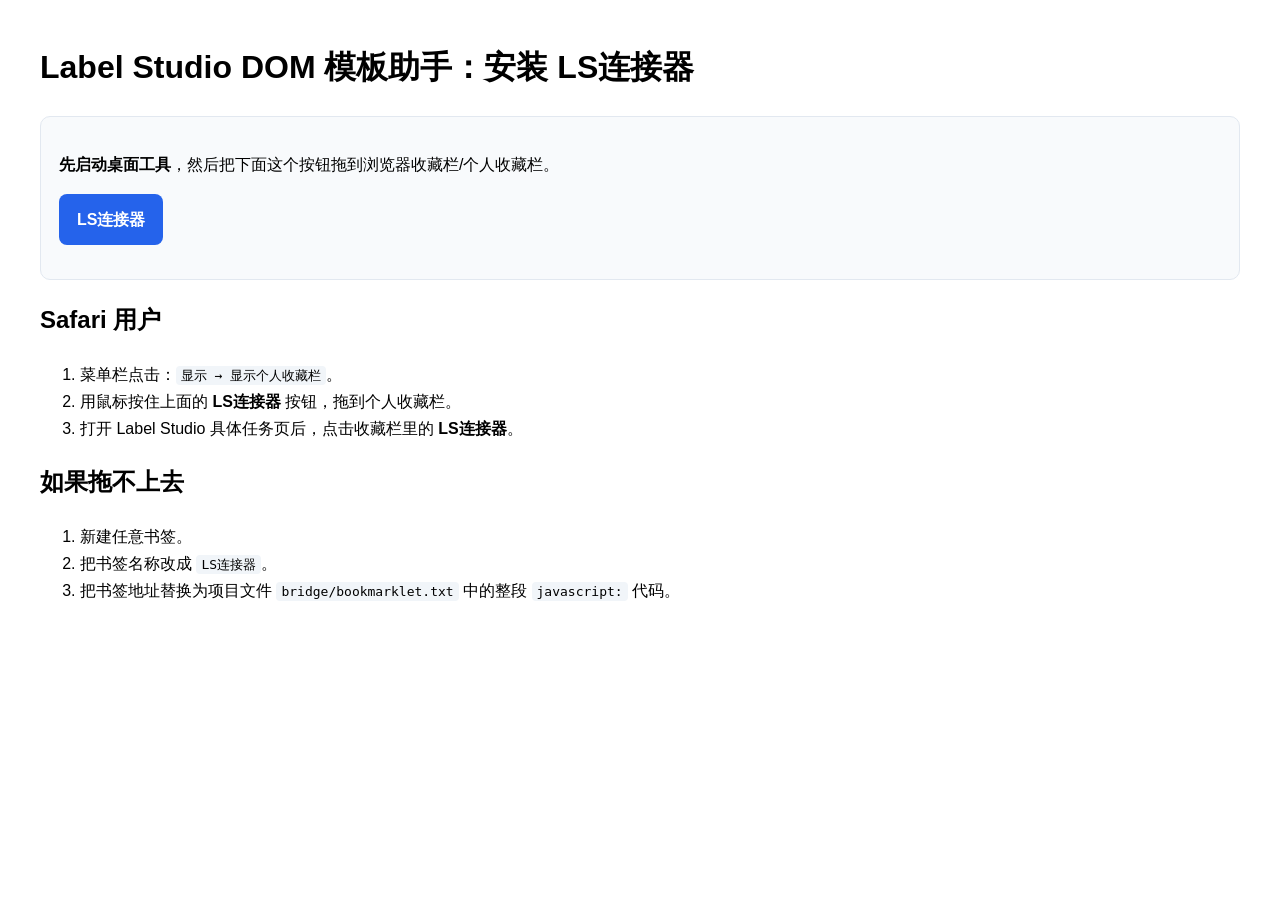
==== install_bookmarklet.html @ d0839699 "Label Studio DOM 模板助手 - 页面桥接直接操作版 桌面工具 + 桥接脚本直接操作 Label Studio DOM。 彻底放弃屏幕坐标、pyautogui、marker 截图等旧方案" ====
<!doctype html>
<html lang="zh-CN">
<head>
  <meta charset="utf-8">
  <title>安装 LS连接器</title>
  <style>
    body { font-family: -apple-system, BlinkMacSystemFont, 'Segoe UI', sans-serif; margin: 40px; line-height: 1.7; }
    .bookmarklet { display:inline-block; padding:12px 18px; background:#2563eb; color:white; border-radius:8px; text-decoration:none; font-weight:600; }
    .box { background:#f8fafc; border:1px solid #e2e8f0; border-radius:10px; padding:18px; margin:18px 0; }
    code { background:#f1f5f9; padding:2px 5px; border-radius:4px; }
  </style>
</head>
<body>
  <h1>Label Studio DOM 模板助手：安装 LS连接器</h1>
  <div class="box">
    <p><strong>先启动桌面工具</strong>，然后把下面这个按钮拖到浏览器收藏栏/个人收藏栏。</p>
    <p><a class="bookmarklet" href="javascript:(()=>{if(window.__LS_BRIDGE_LOADER__)return;window.__LS_BRIDGE_LOADER__=true;var t=setTimeout(function(){alert('LS连接器加载失败：请先启动桌面工具')},3000);window.addEventListener('message',function LSmsg(e){if(e.data&&e.data.type==='ls_bridge_code'){clearTimeout(t);window.removeEventListener('message',LSmsg);if(e.data.error){alert(e.data.message);return}var s=document.createElement('script');s.textContent=e.data.code;document.documentElement.appendChild(s)}});var f=document.createElement('iframe');f.style.display='none';f.src='http://127.0.0.1:17892/bridge/loader?ts='+Date.now();document.body.appendChild(f)})()">LS连接器</a></p>
  </div>
  <h2>Safari 用户</h2>
  <ol>
    <li>菜单栏点击：<code>显示 → 显示个人收藏栏</code>。</li>
    <li>用鼠标按住上面的 <strong>LS连接器</strong> 按钮，拖到个人收藏栏。</li>
    <li>打开 Label Studio 具体任务页后，点击收藏栏里的 <strong>LS连接器</strong>。</li>
  </ol>
  <h2>如果拖不上去</h2>
  <ol>
    <li>新建任意书签。</li>
    <li>把书签名称改成 <code>LS连接器</code>。</li>
    <li>把书签地址替换为项目文件 <code>bridge/bookmarklet.txt</code> 中的整段 <code>javascript:</code> 代码。</li>
  </ol>
</body>
</html>
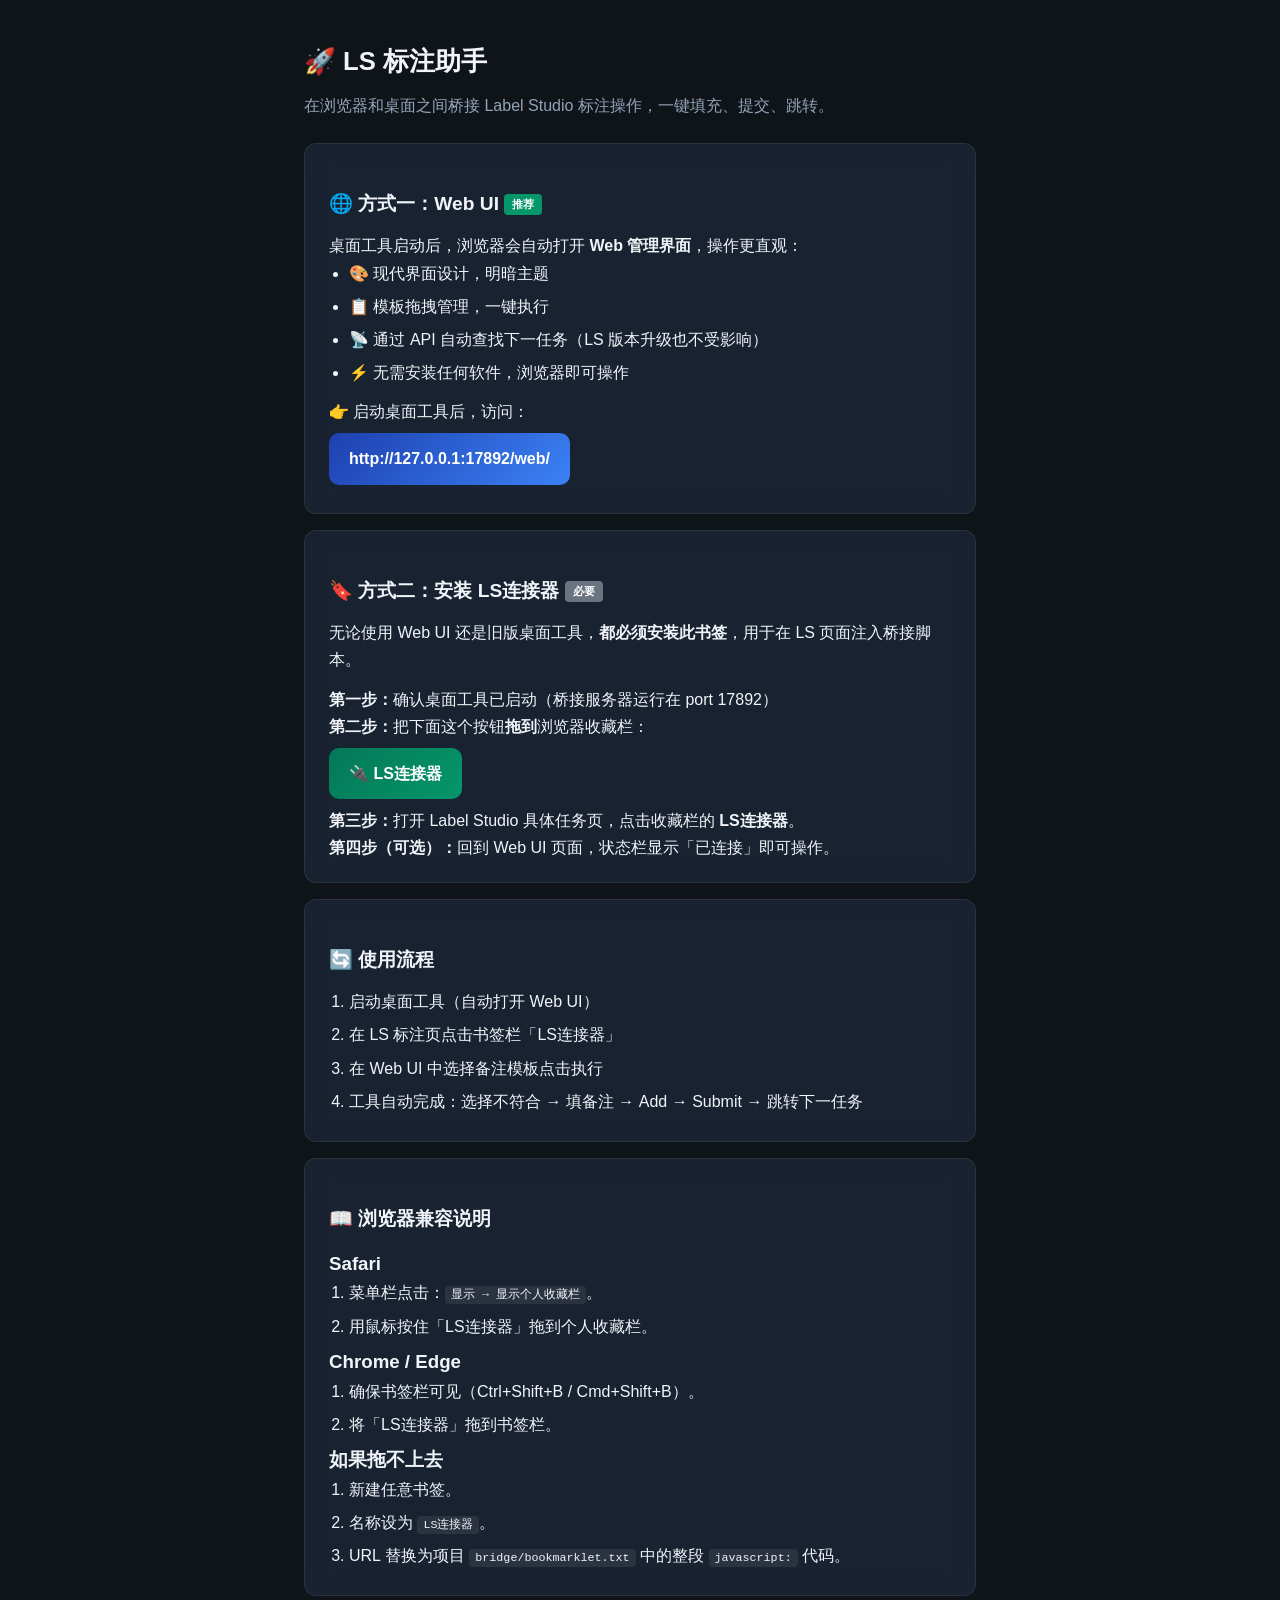
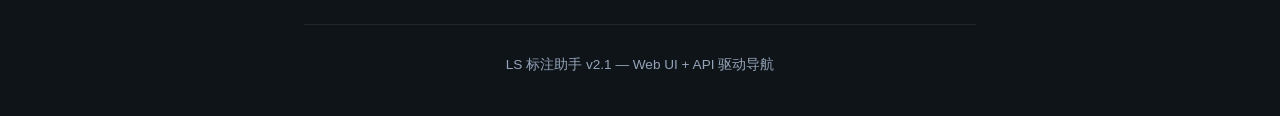
==== commit 6fb1897e: "v2 重构：Web UI + API 驱动导航 + 极速桥接 - 全新 Web UI（暗色主题、玻璃态设计、明暗切换） - LS REST API 客户端，导航不再依赖 DOM 扫描 - v2 桥接脚" ====
--- a/install_bookmarklet.html
+++ b/install_bookmarklet.html
@@ -2,31 +2,170 @@
 <html lang="zh-CN">
 <head>
   <meta charset="utf-8">
-  <title>安装 LS连接器</title>
+  <meta name="viewport" content="width=device-width, initial-scale=1.0">
+  <title>LS 标注助手 — 安装说明</title>
   <style>
-    body { font-family: -apple-system, BlinkMacSystemFont, 'Segoe UI', sans-serif; margin: 40px; line-height: 1.7; }
-    .bookmarklet { display:inline-block; padding:12px 18px; background:#2563eb; color:white; border-radius:8px; text-decoration:none; font-weight:600; }
-    .box { background:#f8fafc; border:1px solid #e2e8f0; border-radius:10px; padding:18px; margin:18px 0; }
-    code { background:#f1f5f9; padding:2px 5px; border-radius:4px; }
+    :root {
+      --bg: #0f1419;
+      --panel: rgba(30, 41, 59, 0.7);
+      --border: rgba(255,255,255,0.08);
+      --primary: #059669;
+      --primary-hover: #10b981;
+      --text: #f1f5f9;
+      --text-secondary: #94a3b8;
+      --radius: 12px;
+    }
+    * { box-sizing: border-box; margin: 0; padding: 0; }
+    body {
+      font-family: -apple-system, BlinkMacSystemFont, "Segoe UI", "PingFang SC", "Microsoft YaHei", sans-serif;
+      background: var(--bg);
+      color: var(--text);
+      padding: 40px 24px;
+      line-height: 1.7;
+      max-width: 720px;
+      margin: 0 auto;
+    }
+    h1 { font-size: 1.6rem; margin-bottom: 8px; }
+    h2 { font-size: 1.2rem; margin: 24px 0 12px; }
+    .card {
+      background: var(--panel);
+      backdrop-filter: blur(12px);
+      border: 1px solid var(--border);
+      border-radius: var(--radius);
+      padding: 20px 24px;
+      margin: 16px 0;
+    }
+    .bookmarklet-link {
+      display: inline-block;
+      padding: 12px 20px;
+      background: linear-gradient(135deg, #047857, #059669);
+      color: white;
+      border-radius: 10px;
+      text-decoration: none;
+      font-weight: 600;
+      font-size: 1rem;
+      margin: 8px 0;
+      transition: all 0.2s;
+    }
+    .bookmarklet-link:hover {
+      transform: translateY(-2px);
+      box-shadow: 0 4px 16px rgba(5, 150, 105, 0.3);
+    }
+    .webui-link {
+      display: inline-block;
+      padding: 12px 20px;
+      background: linear-gradient(135deg, #1e40af, #3b82f6);
+      color: white;
+      border-radius: 10px;
+      text-decoration: none;
+      font-weight: 600;
+      font-size: 1rem;
+      margin: 8px 0;
+      transition: all 0.2s;
+    }
+    .webui-link:hover {
+      transform: translateY(-2px);
+      box-shadow: 0 4px 16px rgba(59, 130, 246, 0.3);
+    }
+    code {
+      background: rgba(255,255,255,0.08);
+      padding: 2px 6px;
+      border-radius: 4px;
+      font-size: 0.9em;
+    }
+    ol, ul { padding-left: 20px; }
+    li { margin-bottom: 6px; }
+    .tag {
+      display: inline-block;
+      font-size: 0.7rem;
+      padding: 1px 8px;
+      border-radius: 4px;
+      font-weight: 600;
+      margin-right: 6px;
+      vertical-align: middle;
+    }
+    .tag-new { background: #059669; color: white; }
+    .tag-legacy { background: #6b7280; color: white; }
+    hr {
+      border: none;
+      border-top: 1px solid var(--border);
+      margin: 28px 0;
+    }
   </style>
 </head>
 <body>
-  <h1>Label Studio DOM 模板助手：安装 LS连接器</h1>
-  <div class="box">
-    <p><strong>先启动桌面工具</strong>，然后把下面这个按钮拖到浏览器收藏栏/个人收藏栏。</p>
-    <p><a class="bookmarklet" href="javascript:(()=>{if(window.__LS_BRIDGE_LOADER__)return;window.__LS_BRIDGE_LOADER__=true;var t=setTimeout(function(){alert('LS连接器加载失败：请先启动桌面工具')},3000);window.addEventListener('message',function LSmsg(e){if(e.data&&e.data.type==='ls_bridge_code'){clearTimeout(t);window.removeEventListener('message',LSmsg);if(e.data.error){alert(e.data.message);return}var s=document.createElement('script');s.textContent=e.data.code;document.documentElement.appendChild(s)}});var f=document.createElement('iframe');f.style.display='none';f.src='http://127.0.0.1:17892/bridge/loader?ts='+Date.now();document.body.appendChild(f)})()">LS连接器</a></p>
+  <h1>🚀 LS 标注助手</h1>
+  <p style="color: var(--text-secondary); margin-bottom: 24px;">
+    在浏览器和桌面之间桥接 Label Studio 标注操作，一键填充、提交、跳转。
+  </p>
+
+  <!-- ═══ 方式一：Web UI（推荐）═══ -->
+  <div class="card">
+    <h2>🌐 方式一：Web UI <span class="tag tag-new">推荐</span></h2>
+    <p>桌面工具启动后，浏览器会自动打开 <strong>Web 管理界面</strong>，操作更直观：</p>
+    <ul>
+      <li>🎨 现代界面设计，明暗主题</li>
+      <li>📋 模板拖拽管理，一键执行</li>
+      <li>📡 通过 API 自动查找下一任务（LS 版本升级也不受影响）</li>
+      <li>⚡ 无需安装任何软件，浏览器即可操作</li>
+    </ul>
+    <p style="margin-top: 12px;">
+      👉 启动桌面工具后，访问：
+      <br>
+      <a class="webui-link" href="http://127.0.0.1:17892/web/" target="_blank">http://127.0.0.1:17892/web/</a>
+    </p>
   </div>
-  <h2>Safari 用户</h2>
-  <ol>
-    <li>菜单栏点击：<code>显示 → 显示个人收藏栏</code>。</li>
-    <li>用鼠标按住上面的 <strong>LS连接器</strong> 按钮，拖到个人收藏栏。</li>
-    <li>打开 Label Studio 具体任务页后，点击收藏栏里的 <strong>LS连接器</strong>。</li>
-  </ol>
-  <h2>如果拖不上去</h2>
-  <ol>
-    <li>新建任意书签。</li>
-    <li>把书签名称改成 <code>LS连接器</code>。</li>
-    <li>把书签地址替换为项目文件 <code>bridge/bookmarklet.txt</code> 中的整段 <code>javascript:</code> 代码。</li>
-  </ol>
+
+  <!-- ═══ 方式二：Bookmarklet（必要） ═══ -->
+  <div class="card">
+    <h2>🔖 方式二：安装 LS连接器 <span class="tag tag-legacy">必要</span></h2>
+    <p>无论使用 Web UI 还是旧版桌面工具，<strong>都必须安装此书签</strong>，用于在 LS 页面注入桥接脚本。</p>
+    <p style="margin-top: 12px;">
+      <strong>第一步：</strong>确认桌面工具已启动（桥接服务器运行在 port 17892）
+    </p>
+    <p>
+      <strong>第二步：</strong>把下面这个按钮<strong>拖到</strong>浏览器收藏栏：
+    </p>
+    <p>
+      <a class="bookmarklet-link" href="javascript:(()=>{if(window.__LS_BRIDGE_LOADER__)return;window.__LS_BRIDGE_LOADER__=true;var t=setTimeout(function(){alert('LS连接器加载失败：请先启动桌面工具')},3000);window.addEventListener('message',function LSmsg(e){if(e.data&&e.data.type==='ls_bridge_code'){clearTimeout(t);window.removeEventListener('message',LSmsg);if(e.data.error){alert(e.data.message);return}var s=document.createElement('script');s.textContent=e.data.code;document.documentElement.appendChild(s)}});var f=document.createElement('iframe');f.style.display='none';f.src='http://127.0.0.1:17892/bridge/loader?ts='+Date.now();document.body.appendChild(f)})()">🔌 LS连接器</a>
+    </p>
+    <p><strong>第三步：</strong>打开 Label Studio 具体任务页，点击收藏栏的 <strong>LS连接器</strong>。</p>
+    <p><strong>第四步（可选）：</strong>回到 Web UI 页面，状态栏显示「已连接」即可操作。</p>
+  </div>
+
+  <div class="card">
+    <h2>🔄 使用流程</h2>
+    <ol>
+      <li>启动桌面工具（自动打开 Web UI）</li>
+      <li>在 LS 标注页点击书签栏「LS连接器」</li>
+      <li>在 Web UI 中选择备注模板点击执行</li>
+      <li>工具自动完成：选择不符合 → 填备注 → Add → Submit → 跳转下一任务</li>
+    </ol>
+  </div>
+
+  <div class="card">
+    <h2>📖 浏览器兼容说明</h2>
+    <h3>Safari</h3>
+    <ol>
+      <li>菜单栏点击：<code>显示 → 显示个人收藏栏</code>。</li>
+      <li>用鼠标按住「LS连接器」拖到个人收藏栏。</li>
+    </ol>
+    <h3>Chrome / Edge</h3>
+    <ol>
+      <li>确保书签栏可见（Ctrl+Shift+B / Cmd+Shift+B）。</li>
+      <li>将「LS连接器」拖到书签栏。</li>
+    </ol>
+    <h3>如果拖不上去</h3>
+    <ol>
+      <li>新建任意书签。</li>
+      <li>名称设为 <code>LS连接器</code>。</li>
+      <li>URL 替换为项目 <code>bridge/bookmarklet.txt</code> 中的整段 <code>javascript:</code> 代码。</li>
+    </ol>
+  </div>
+
+  <hr>
+  <p style="color: var(--text-secondary); font-size: 0.85rem; text-align: center;">
+    LS 标注助手 v2.1 — Web UI + API 驱动导航
+  </p>
 </body>
 </html>
